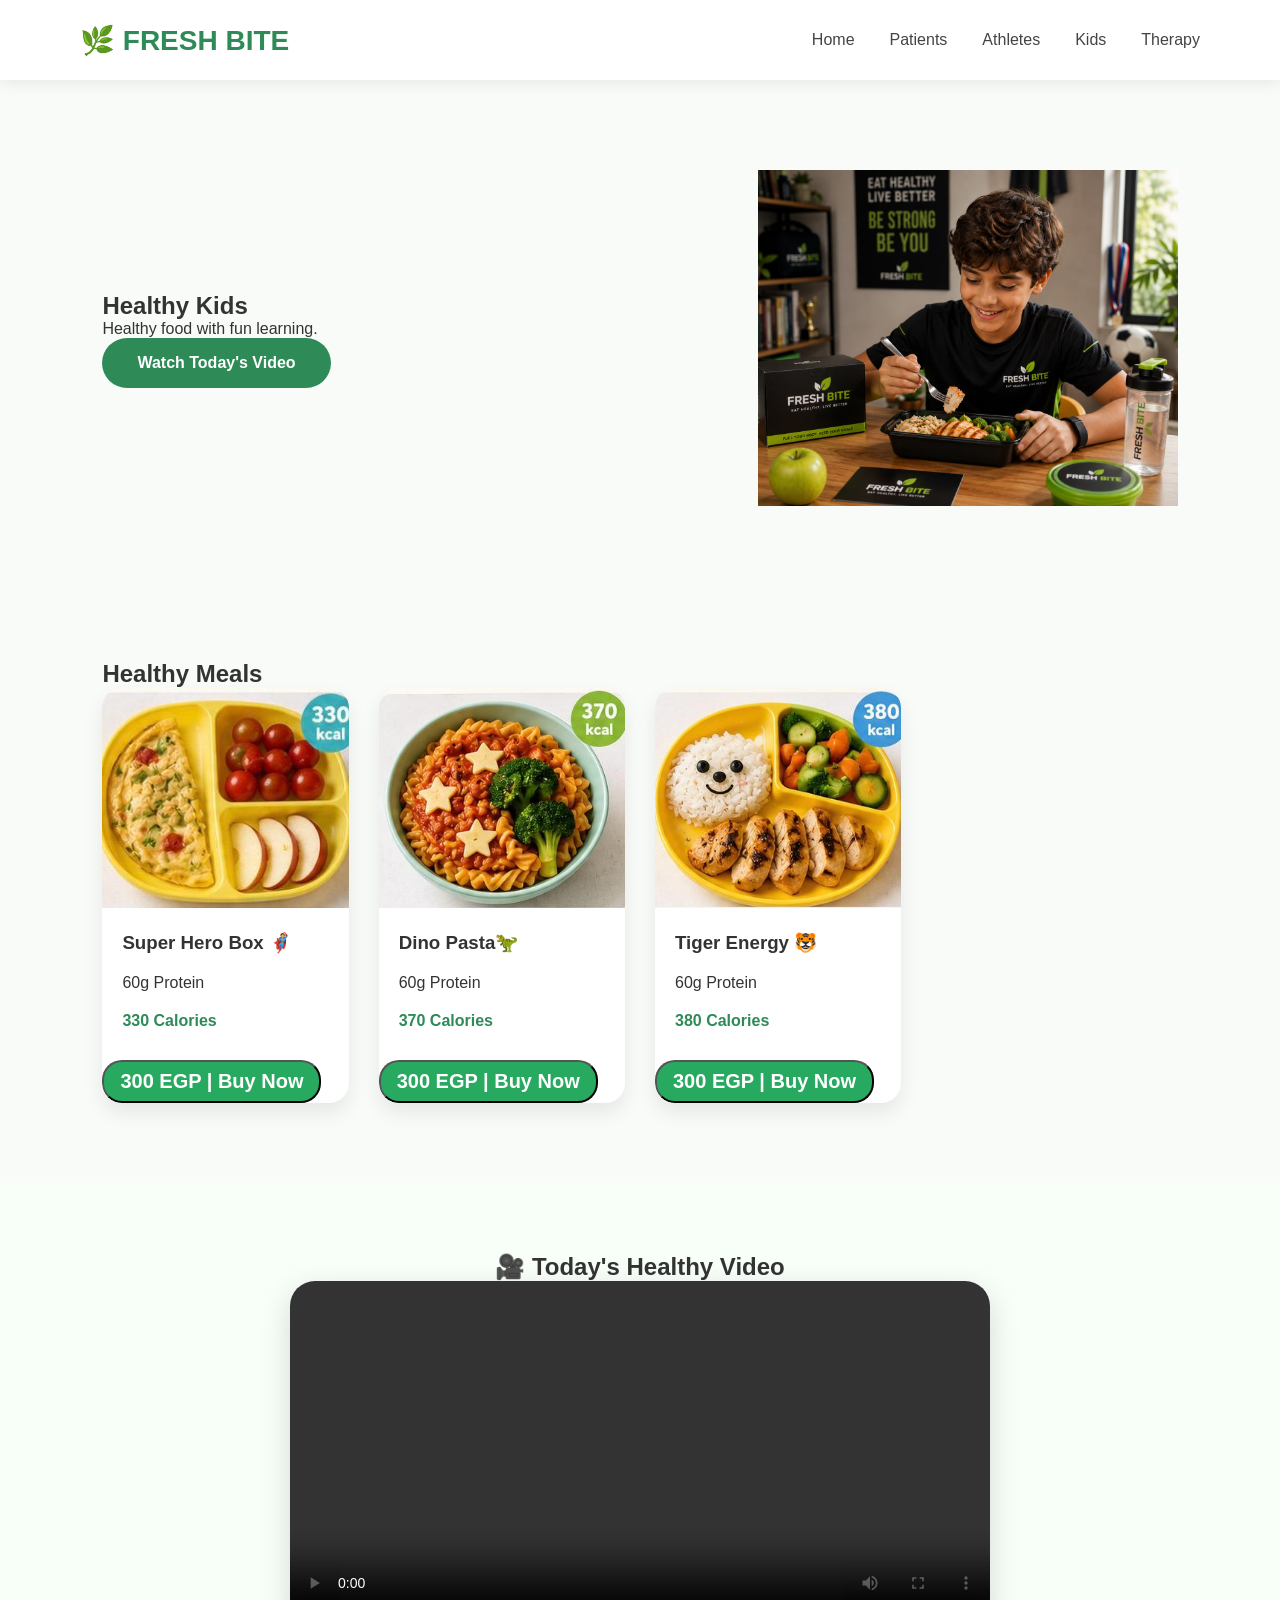
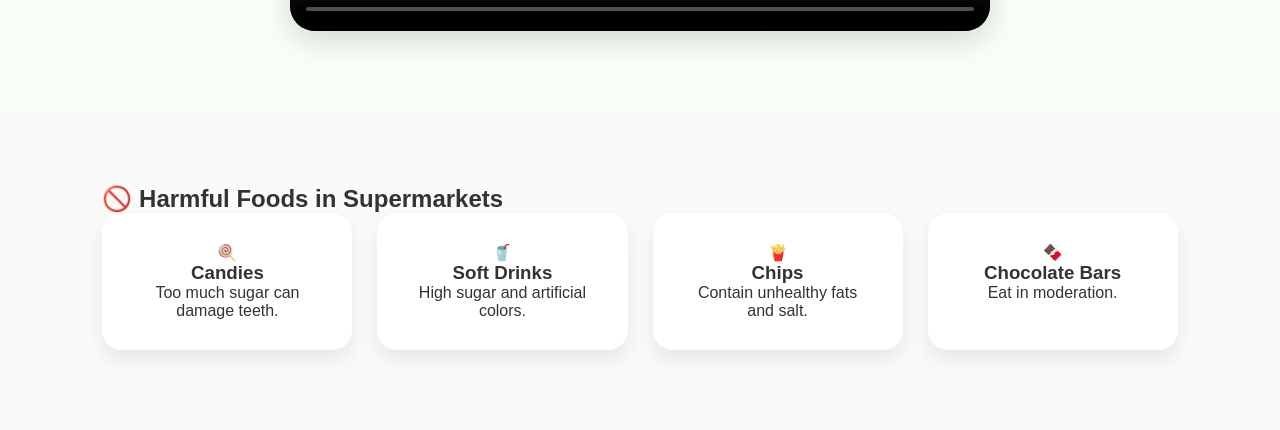
==== kids.html @ c9777bc1 "Add files via upload" ====
<!DOCTYPE html>
<html lang="en">

<head>

<meta charset="UTF-8">

<meta name="viewport" content="width=device-width, initial-scale=1.0">

<title>Kids | FRESH BITE</title>

<link rel="stylesheet" href="css/style.css">

<link href="https://cdnjs.cloudflare.com/ajax/libs/font-awesome/6.7.2/css/all.min.css" rel="stylesheet">

</head>

<body>

<header>

<div class="logo">🌿 FRESH BITE</div>

<nav>

<a href="index.html">Home</a>
<a href="patient.html">Patients</a>
<a href="athletes.html">Athletes</a>
<a href="kids.html">Kids</a>
<a href="therapy.html">Therapy</a>

</nav>

</header>

<section class="kids-hero">

<div class="text">

<h1>Healthy Kids</h1>

<p>

Healthy food with fun learning.

</p>

<a href="#video" class="btn">

Watch Today's Video

</a>

</div>

<div class="image">

<img src="images/kids.jpg" alt="Healthy Kids">

</div>

</section>

<section class="meals">

<h2>Healthy Meals</h2>

<div class="cards">

<div class="meal-card">

<img src="images/kid1.jpg" alt="Fruit Pancakes">

<h3>Super Hero Box 🦸</h3>


<p>60g Protein</p>

<span>330 Calories</span>

<button class=" meal-price" onclick="window.location.href='payment.html'">300 EGP | Buy Now</button>


</div>

<div class="meal-card">

<img src="images/kid2.jpg" alt="Chicken Pasta">

<h3>Dino Pasta🦖</h3>


<p>60g Protein</p>

<span>370 Calories</span>

<button class=" meal-price" onclick="window.location.href='payment.html'">300 EGP | Buy Now</button>



</div>

<div class="meal-card">

<img src="images/kid3.jpg" alt="Healthy Sandwich">

<h3>Tiger Energy 🐯</h3>

<p>60g Protein</p>

<span>380 Calories</span>

<button class=" meal-price" onclick="window.location.href='payment.html'">300 EGP | Buy Now</button>

</div>

</div>

</section>

<section id="video" class="video-section">

<h2>🎥 Today's Healthy Video</h2>

<video id="kidsVideo" controls width="700">

<source id="videoSource" src="" type="video/mp4">

</video>

</section>

<section class="market">

<h2>🚫 Harmful Foods in Supermarkets</h2>

<div class="bad-foods">

<div class="food">

🍭

<h3>Candies</h3>

<p>Too much sugar can damage teeth.</p>

</div>

<div class="food">

🥤

<h3>Soft Drinks</h3>

<p>High sugar and artificial colors.</p>

</div>

<div class="food">

🍟

<h3>Chips</h3>

<p>Contain unhealthy fats and salt.</p>

</div>

<div class="food">

🍫

<h3>Chocolate Bars</h3>

<p>Eat in moderation.</p>

</div>

</div>

</section>

<script src="js/videos.js"></script>

<script src="js/main.js"></script>

</body>

</html>
---- css/style.css ----
/* Google Font */

*{
    margin:0;
    padding:0;
    box-sizing:border-box;
    font-family:'Poppins',sans-serif;
}

body{

    background:#f8fbf8;
    color:#333;
}

/* Navbar */

header{

    width:100%;
    height:80px;

    display:flex;

    justify-content:space-between;

    align-items:center;

    padding:0 80px;

    background:white;

    position:fixed;

    top:0;

    left:0;

    z-index:1000;

    box-shadow:0 3px 15px rgba(0,0,0,.08);

}

.logo{

    font-size:28px;

    font-weight:700;

    color:#2E8B57;

}

nav{

    display:flex;

    gap:35px;

}

nav a{

    text-decoration:none;

    color:#444;

    font-weight:500;

    transition:.3s;

}

nav a:hover{

    color:#2E8B57;

}

.icons{

    display:flex;

    gap:25px;

    font-size:20px;

    cursor:pointer;

}

.icons i{

    transition:.3s;

}

.icons i:hover{

    color:#2E8B57;

    transform:scale(1.2);

}

/* Hero Section */

.hero{

    margin-top:80px;

    min-height:90vh;

    display:flex;

    align-items:center;

    justify-content:space-between;

    padding:70px 8%;

}

.hero-text{

    width:45%;

}

.hero-text h1{

    font-size:58px;

    color:#2E8B57;

    line-height:70px;

}

.hero-text p{

    margin:30px 0;

    color:#666;

    font-size:18px;

    line-height:32px;

}

.btn{

    display:inline-block;

    padding:16px 35px;

    background:#2E8B57;

    color:white;

    border-radius:40px;

    text-decoration:none;

    transition:.4s;

    font-weight:600;

}

.btn:hover{

    background:#256d46;

    transform:translateY(-6px);

}

.hero-image{

    width:45%;

    text-align:right;

}

.hero-image img{

    width:100%;

    animation:float 5s infinite ease-in-out;

}

/* Categories */

.categories{

    padding:100px 8%;

}

.categories h2{

    font-size:38px;

    margin-bottom:50px;

    text-align:center;

    color:#2E8B57;

}

.cards{

    display:grid;

    grid-template-columns:repeat(4,1fr);

    gap:30px;

}

.card{

    background:white;

    border-radius:25px;

    padding:35px;

    text-align:center;

    text-decoration:none;

    color:#333;

    transition:.4s;

    box-shadow:0 10px 25px rgba(0,0,0,.08);

}

.card:hover{

    transform:translateY(-15px);

    box-shadow:0 18px 40px rgba(0,0,0,.12);

}

.card h3{

    margin:20px 0;

    color:#2E8B57;

}

.card p{

    color:#777;

    line-height:28px;

}

/* Floating Animation */

@keyframes float{

0%{

transform:translateY(0);

}

50%{

transform:translateY(-20px);

}

100%{

transform:translateY(0);

}

}

/* Responsive */

@media(max-width:1100px){

.cards{

grid-template-columns:repeat(2,1fr);

}

.hero{

flex-direction:column;

text-align:center;

}

.hero-text{

width:100%;

margin-bottom:50px;

}

.hero-image{

width:80%;

}

header{

padding:20px;

}

nav{

display:none;

}

}

@media(max-width:700px){

.cards{

grid-template-columns:1fr;

}

.hero-text h1{

font-size:40px;

line-height:50px;

}

.hero-image{

width:100%;

}

}
/* Scroll Animation */

.card{

opacity:0;

transform:translateY(80px);

transition:1s;

}

.card.show{

opacity:1;

transform:translateY(0);

}

/* Back To Top */

#topBtn{

position:fixed;

bottom:30px;

right:30px;

width:55px;

height:55px;

border:none;

border-radius:50%;

background:#2E8B57;

color:white;

font-size:22px;

cursor:pointer;

display:none;

box-shadow:0 10px 20px rgba(0,0,0,.2);

transition:.4s;

z-index:999;

}

#topBtn:hover{

transform:translateY(-8px);

background:#256d46;

}
.patient-header{

margin-top:100px;

padding:60px 8%;

display:flex;

justify-content:space-between;

align-items:center;

}

.patient-header .left{

width:45%;

}

.patient-header h1{

font-size:55px;

color:#2E8B57;

margin-bottom:20px;

}

.patient-header p{

font-size:18px;

line-height:32px;

color:#666;

}

.patient-header img{

width:420px;

animation:float 5s infinite;

}

.disease-buttons{

margin-top:30px;

display:flex;

gap:15px;

flex-wrap:wrap;

}

.disease-buttons button{

padding:12px 25px;

border:none;

background:#eaf8ef;

border-radius:30px;

cursor:pointer;

transition:.4s;

}

.disease-buttons button:hover{

background:#2E8B57;

color:white;

}

.recommended{

padding:70px 8%;

}

.meal-grid{

display:grid;

grid-template-columns:repeat(3,1fr);

gap:30px;

}

.meal-card{

background:white;

border-radius:20px;

overflow:hidden;

box-shadow:0 10px 20px rgba(0,0,0,.08);

transition:.4s;

}

.meal-card:hover{

transform:translateY(-10px);

}

.meal-card img{

width:100%;

height:220px;

object-fit:cover;

}

.meal-card h3{

padding:20px;

}

.meal-card p{

padding:0 20px;

}

.meal-card span{

display:block;

padding:20px;

font-weight:bold;

color:#2E8B57;

}

.tips{

padding:70px 8%;

background:#f5fff7;

}

.tips-grid{

display:grid;

grid-template-columns:repeat(2,1fr);

gap:25px;

}

.tip{

background:white;

padding:30px;

border-radius:20px;

transition:.4s;

}

.tip:hover{

transform:translateY(-8px);

}

.disease{

padding:70px 8%;

}

.item{

background:#f7f7f7;

margin:20px 0;

padding:25px;

border-radius:20px;
}

.hero-athlete{

margin-top:100px;

display:flex;

justify-content:space-between;

align-items:center;

padding:70px 8%;

}

.hero-athlete img{

width:450px;

animation:float 5s infinite;

}

.meals{

padding:80px 8%;

}

.meal-container{

display:grid;

grid-template-columns:repeat(3,1fr);

gap:30px;

}

.meal{

background:white;

border-radius:20px;

overflow:hidden;

box-shadow:0 10px 25px rgba(0,0,0,.08);

transition:.4s;

}

.meal:hover{

transform:translateY(-10px);

}

.meal img{

width:100%;

height:220px;

object-fit:cover;

}

.meal h3{

padding:20px;

}

.meal p{

padding:0 20px;

}

.meal span{

display:block;

padding:20px;

color:#2E8B57;

font-weight:bold;

}

.calculator{

padding:80px 8%;

background:#f5fff7;

text-align:center;

}

.calculator input,

.calculator select{

width:320px;

padding:15px;

margin:12px;

border-radius:12px;

border:1px solid #ddd;

font-size:16px;

}

.calculator button{

padding:15px 40px;

background:#2E8B57;

color:white;

border:none;

border-radius:30px;

cursor:pointer;

font-size:18px;

transition:.3s;

}

.calculator button:hover{

background:#256d46;

}

#result{

margin-top:35px;

font-size:24px;

font-weight:bold;

color:#2E8B57;

}
.kids-hero{

margin-top:100px;

display:flex;

justify-content:space-between;

align-items:center;

padding:70px 8%;

}

.kids-hero img{

width:420px;

animation:float 4s infinite;

}

.video-section{

padding:70px;

text-align:center;

background:#F8FFF8;

}

video{

border-radius:25px;

box-shadow:0 10px 30px rgba(0,0,0,.15);

}

.market{

padding:80px 8%;

}

.bad-foods{

display:grid;

grid-template-columns:repeat(4,1fr);

gap:25px;

}

.food{

background:white;

padding:30px;

border-radius:20px;

text-align:center;

box-shadow:0 10px 20px rgba(0,0,0,.08);

transition:.4s;

}

.food:hover{

transform:translateY(-10px);

}
.therapy-hero{

margin-top:100px;

padding:80px 8%;

display:flex;

justify-content:space-between;

align-items:center;

}

.therapy-hero img{

width:430px;

animation:float 4s infinite;

}

.mood{

padding:80px;

text-align:center;

}

.emoji-container{

display:flex;

justify-content:center;

gap:25px;

margin-top:30px;

}

.emoji{

font-size:55px;

cursor:pointer;

transition:.3s;

}

.emoji:hover{

transform:scale(1.3);

}

.quote{

padding:80px;

text-align:center;

background:#F5FFF7;

}

.quote button{

margin-top:25px;

padding:15px 35px;

border:none;

border-radius:30px;

background:#2E8B57;

color:white;

cursor:pointer;

font-size:18px;

}
/* ===== Dark Mode ===== */

.theme-toggle{
    font-size:22px;
    cursor:pointer;
    margin-left:20px;
    transition:.3s;
}

.theme-toggle:hover{
    transform:rotate(180deg);
    color:#2E8B57;
}

body{
    transition:0.4s;
}

body.dark{
    background:#121212;
    color:white;
}

body.dark header{
    background:#1E1E1E;
}

body.dark .card,
body.dark .meal-card,
body.dark .meal,
body.dark .food,
body.dark .tip{
    background:#222;
    color:white;
}

body.dark input,
body.dark select,
body.dark textarea{
    background:#2C2C2C;
    color:white;
    border:1px solid #555;
}

body.dark footer{
    background:#1E1E1E;
}

body.dark nav a{
    color:white;
}

body.dark h1,
body.dark h2,
body.dark h3,
body.dark p{
    color:white;
}
.checkout{

margin-top:100px;

padding:60px 8%;

display:grid;

grid-template-columns:2fr 1fr;

gap:40px;

}

.left,.right{

background:#fff;

padding:35px;

border-radius:20px;

box-shadow:0 10px 25px rgba(0,0,0,.08);

}

.left h2{

margin-bottom:20px;

color:#2E8B57;

}

.left input,

.left textarea{

width:100%;

padding:15px;

margin-bottom:18px;

border:1px solid #ddd;

border-radius:12px;

font-size:16px;

outline:none;

transition:.3s;

}

.left input:focus,

.left textarea:focus{

border-color:#2E8B57;

box-shadow:0 0 10px rgba(46,139,87,.2);

}

.left textarea{

height:120px;

resize:none;

}

.location-btn{

width:100%;

padding:15px;

background:#EAF8EF;

border:none;

border-radius:12px;

cursor:pointer;

margin-bottom:25px;

font-size:16px;

transition:.3s;

}

.location-btn:hover{

background:#2E8B57;

color:white;

}

label{

display:block;

margin:15px 0;

font-size:18px;

cursor:pointer;

}

#visaBox{

display:none;

margin-top:20px;

animation:fade .4s;

}

.row{

display:flex;

gap:15px;

}

.right h2{

margin-bottom:25px;

color:#2E8B57;

}

.item{

display:flex;

justify-content:space-between;

margin:20px 0;

}

.right p,

.right h3{

display:flex;

justify-content:space-between;

margin:18px 0;

}

.right .btn{

width:100%;

margin-top:30px;

}

@keyframes fade{

from{

opacity:0;

transform:translateY(20px);

}

to{

opacity:1;

transform:translateY(0);

}

}
.meal-price{
    font-weight: bold;
	background: #27aa60;
    color: white;
	margin-top: 10px;
	border-radius: 20px;
    font-size: 20px;
	display: block;
	padding: 8px 16px;
}
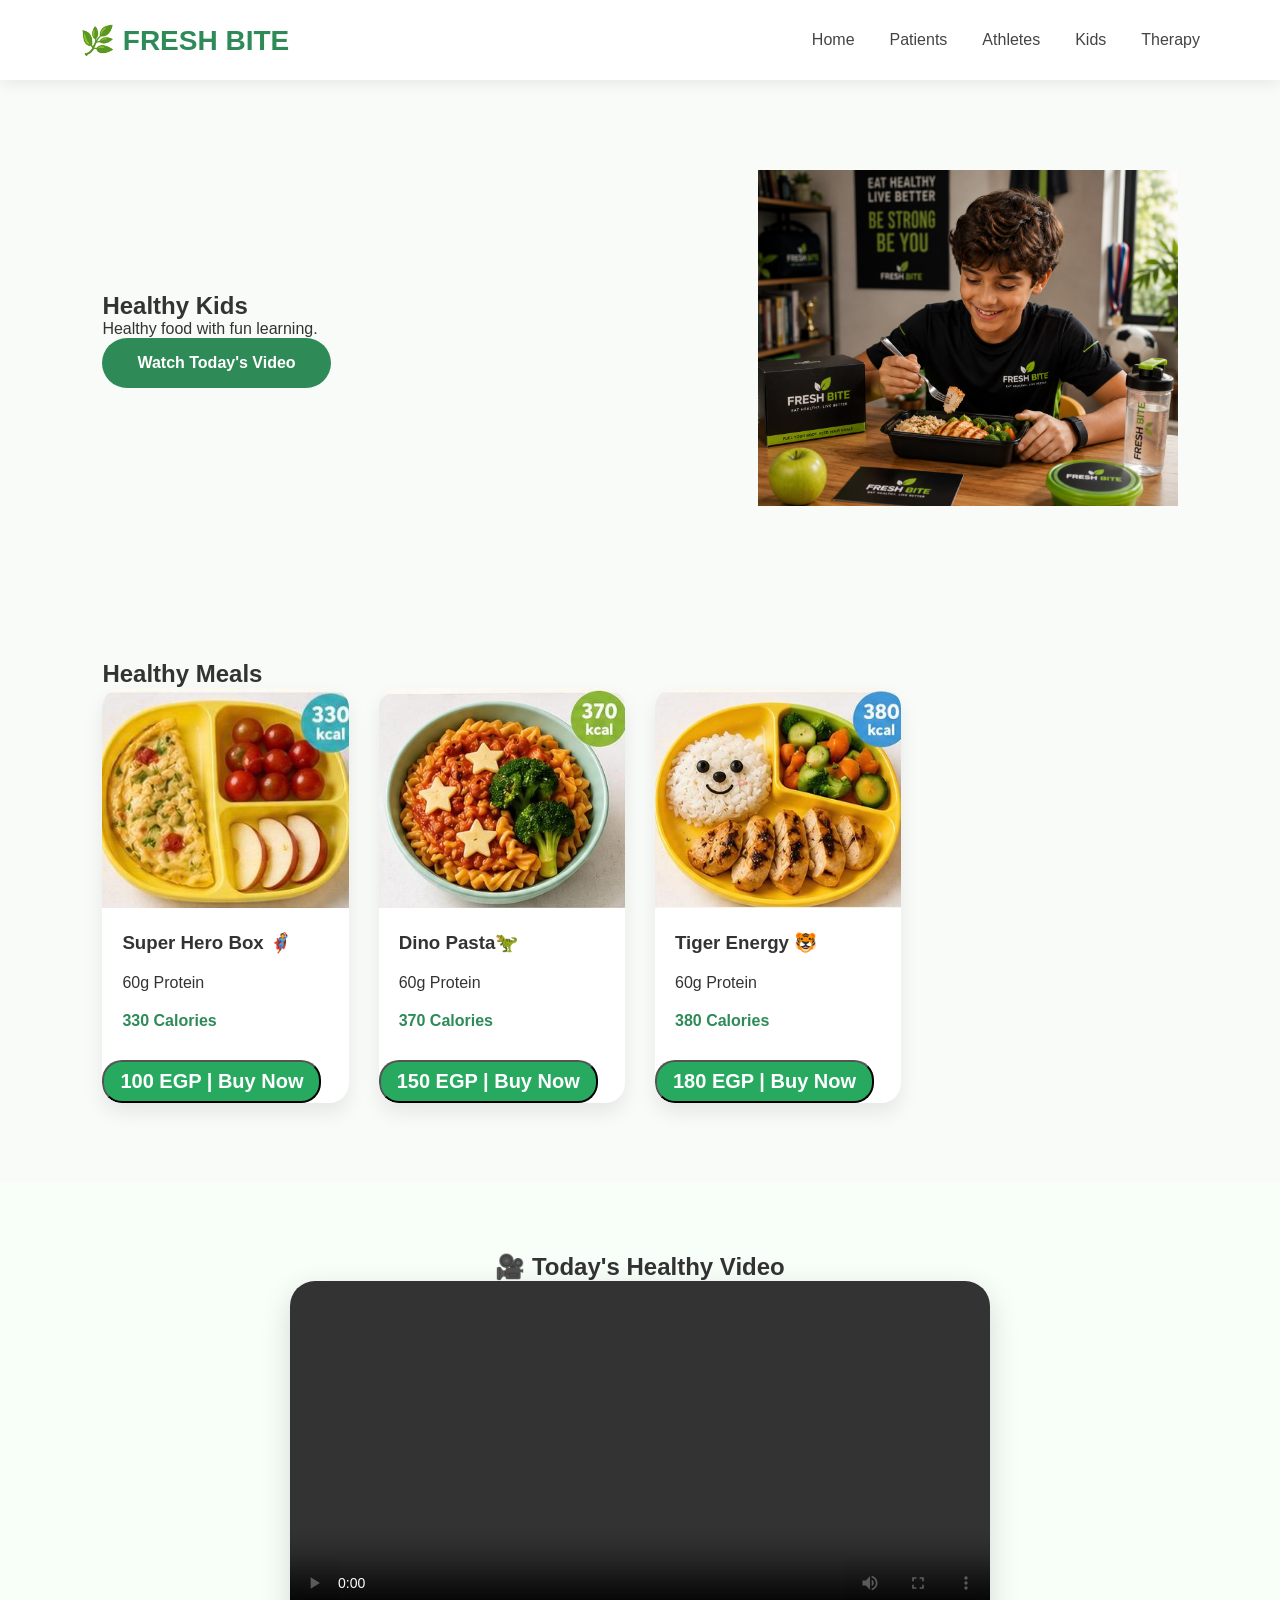
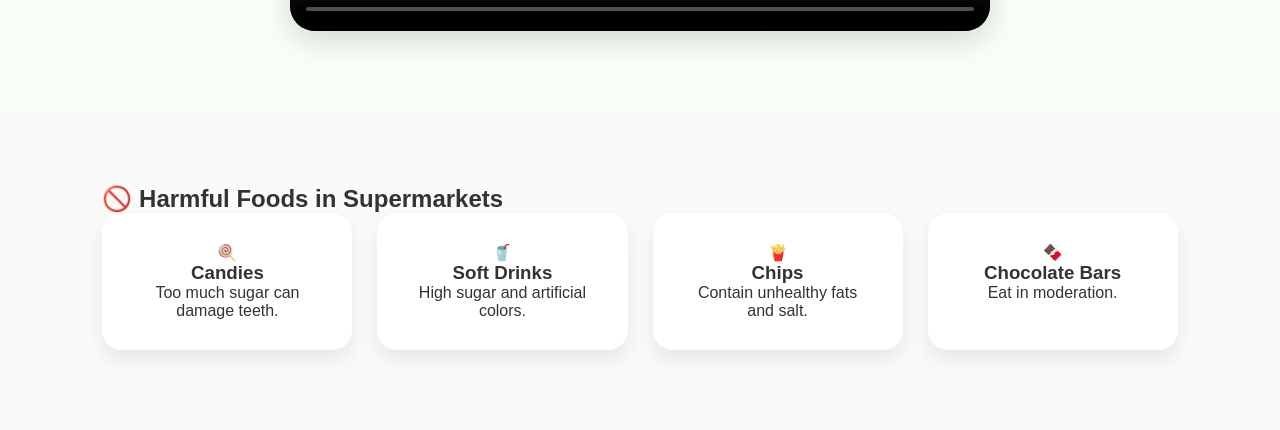
==== commit 7b4524be: "Add files via upload" ====
--- a/kids.html
+++ b/kids.html
@@ -78,7 +78,7 @@
 
 <span>330 Calories</span>
 
-<button class=" meal-price" onclick="window.location.href='payment.html'">300 EGP | Buy Now</button>
+<button class=" meal-price" onclick="window.location.href='payment.html'">100 EGP | Buy Now</button>
 
 
 </div>
@@ -94,7 +94,7 @@
 
 <span>370 Calories</span>
 
-<button class=" meal-price" onclick="window.location.href='payment.html'">300 EGP | Buy Now</button>
+<button class=" meal-price" onclick="window.location.href='payment.html'">150 EGP | Buy Now</button>
 
 
 
@@ -110,7 +110,7 @@
 
 <span>380 Calories</span>
 
-<button class=" meal-price" onclick="window.location.href='payment.html'">300 EGP | Buy Now</button>
+<button class=" meal-price" onclick="window.location.href='payment.html'">180 EGP | Buy Now</button>
 
 </div>
 
